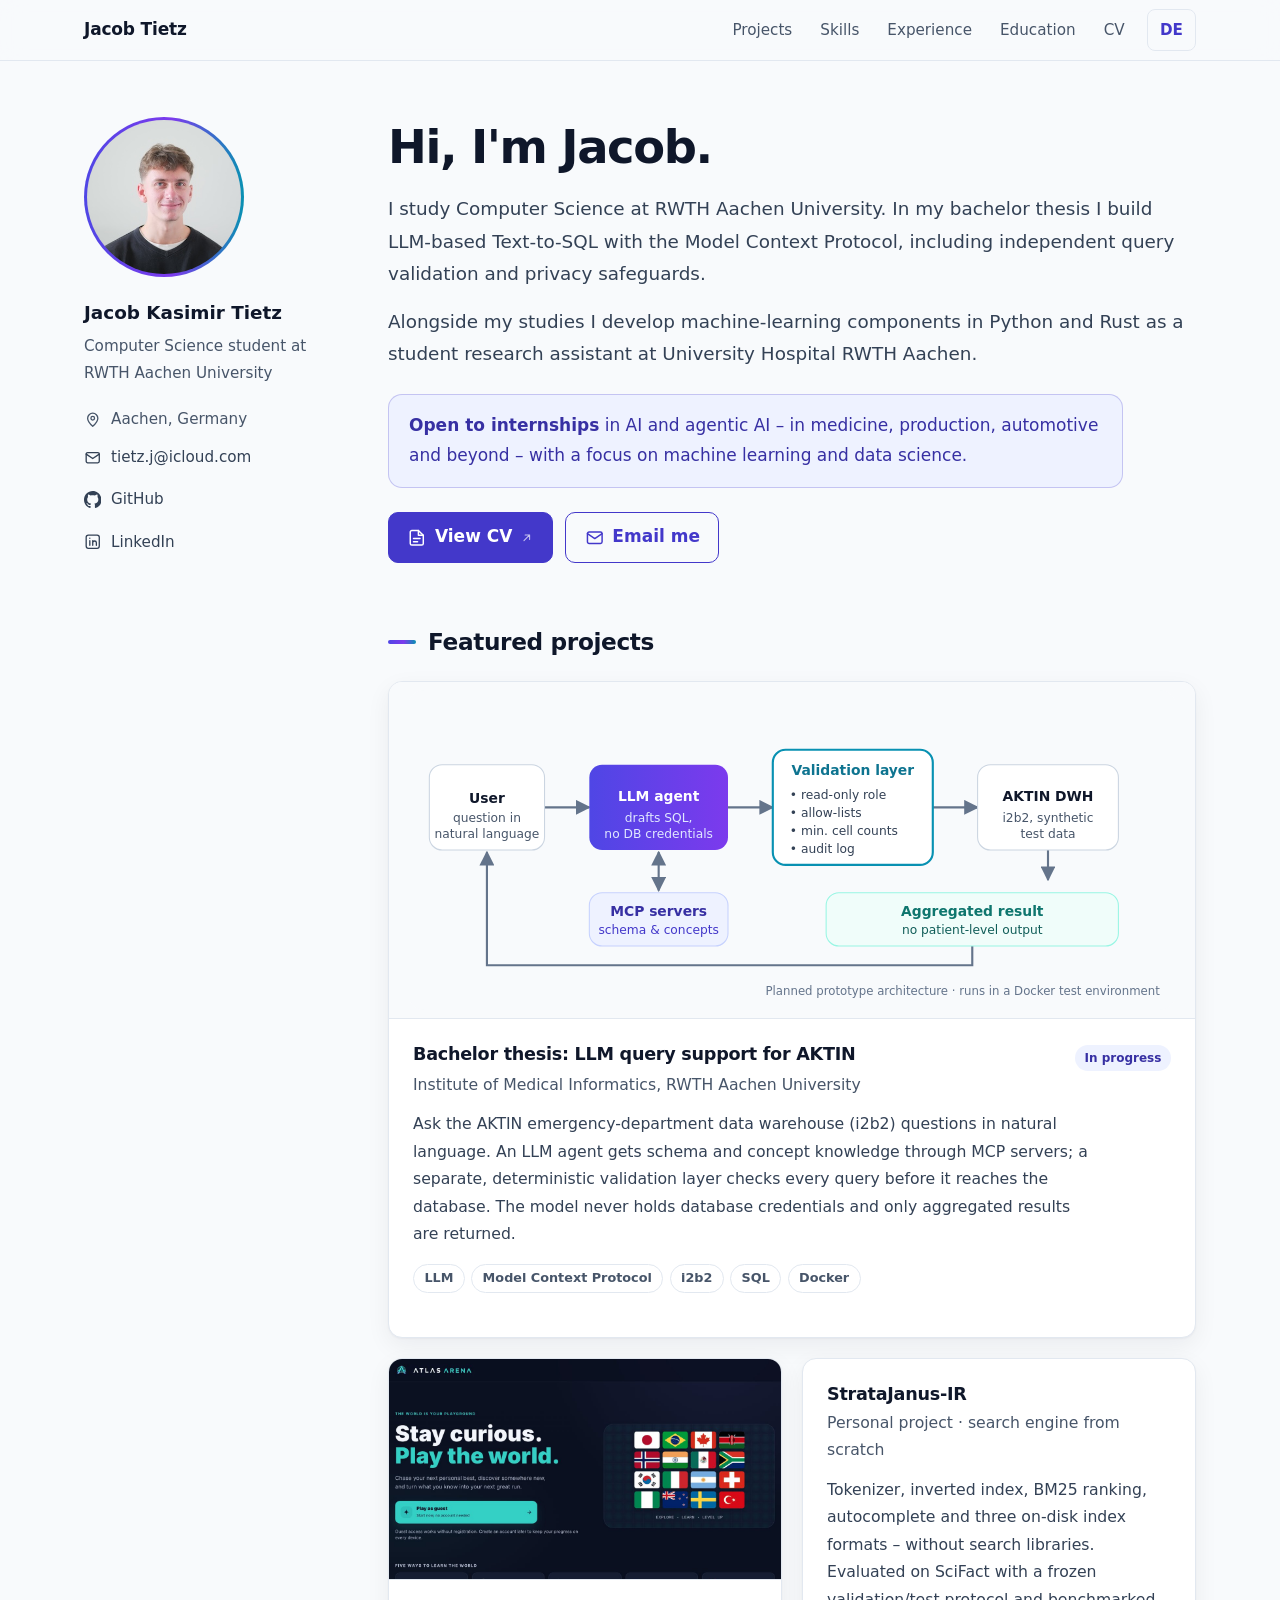
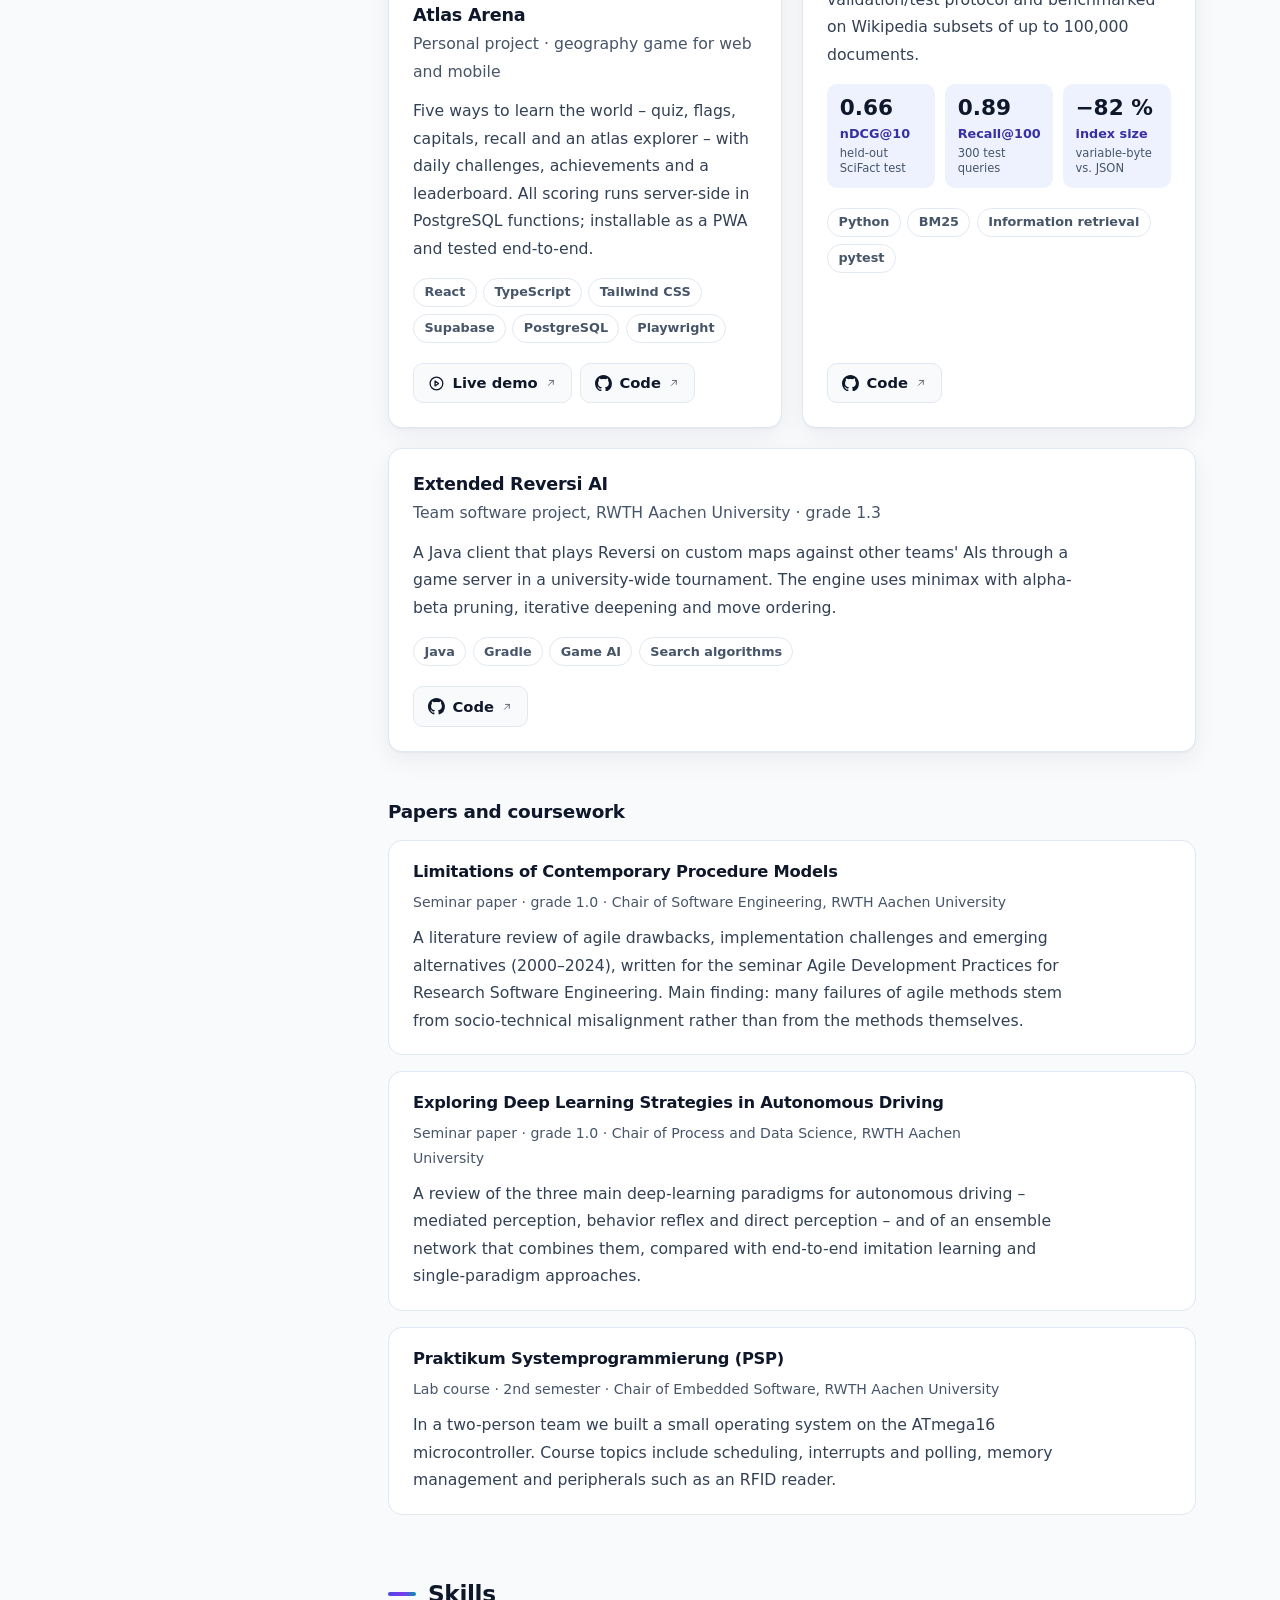
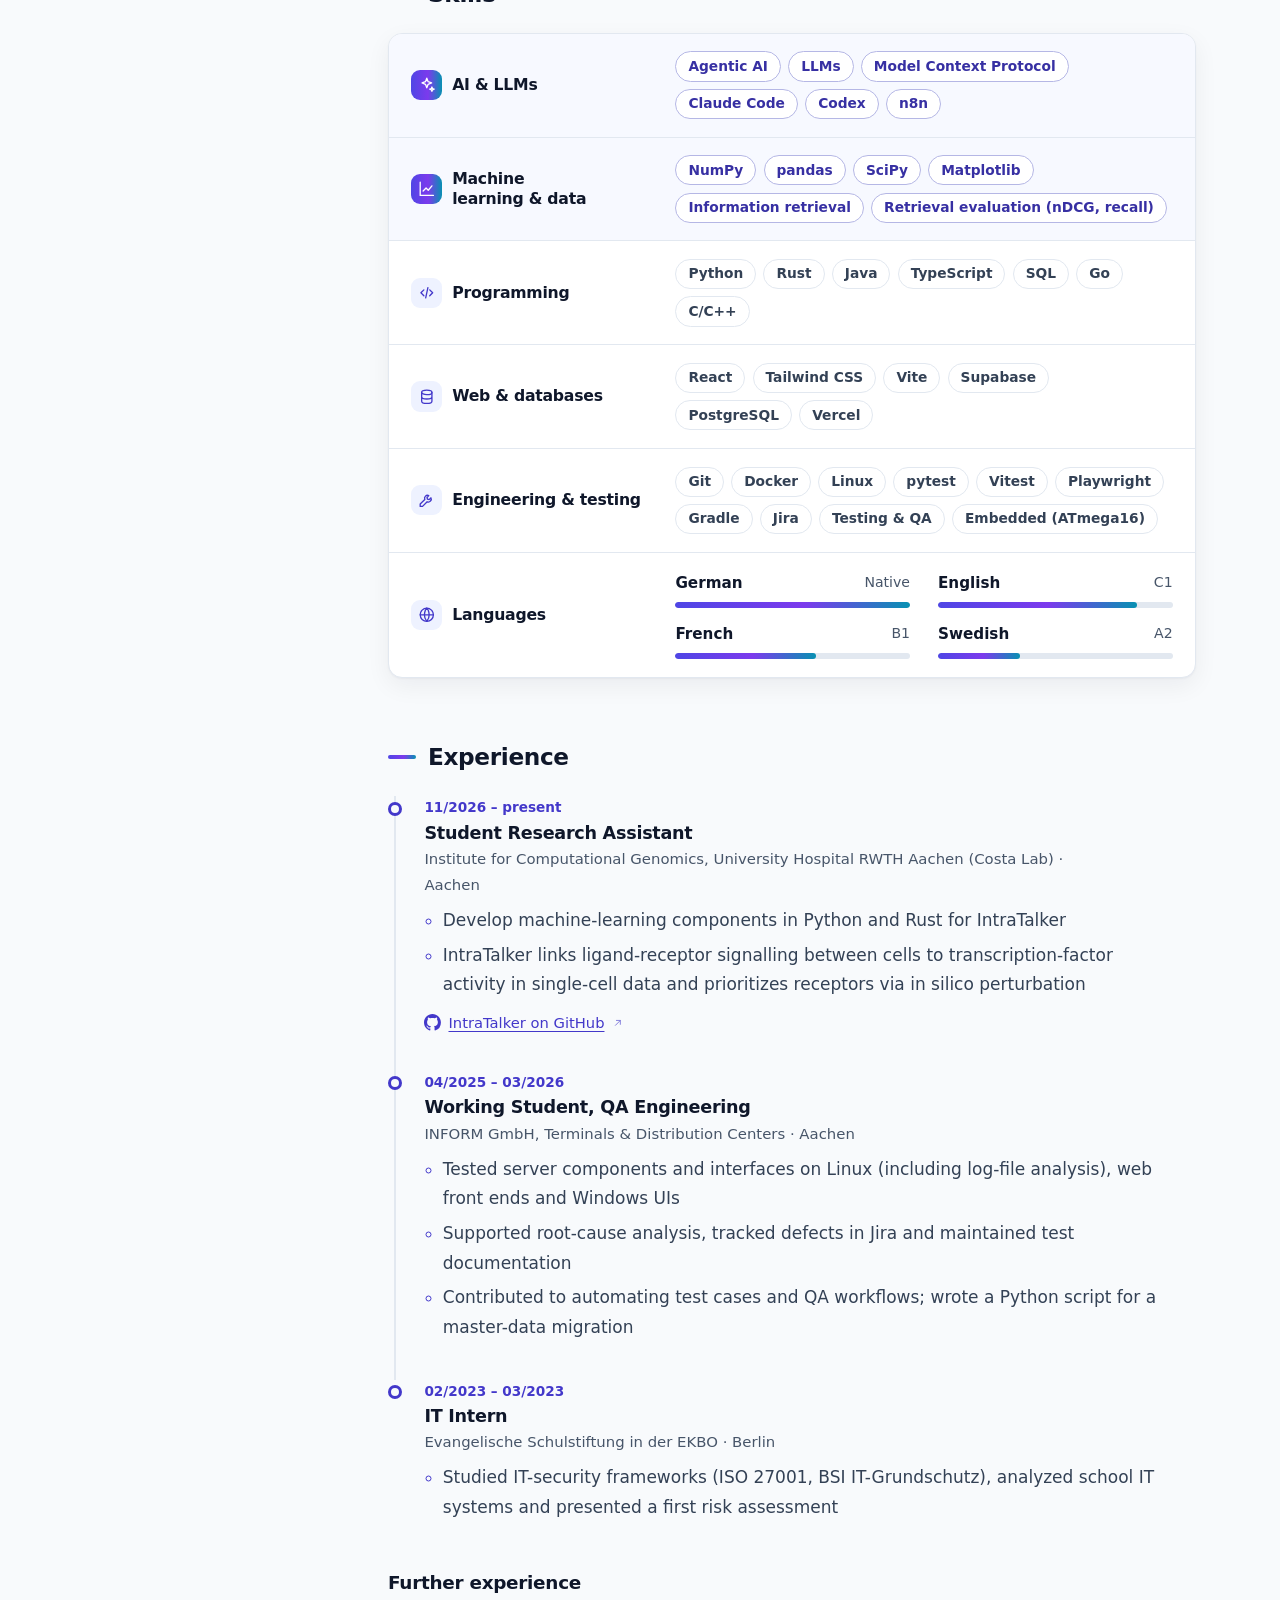
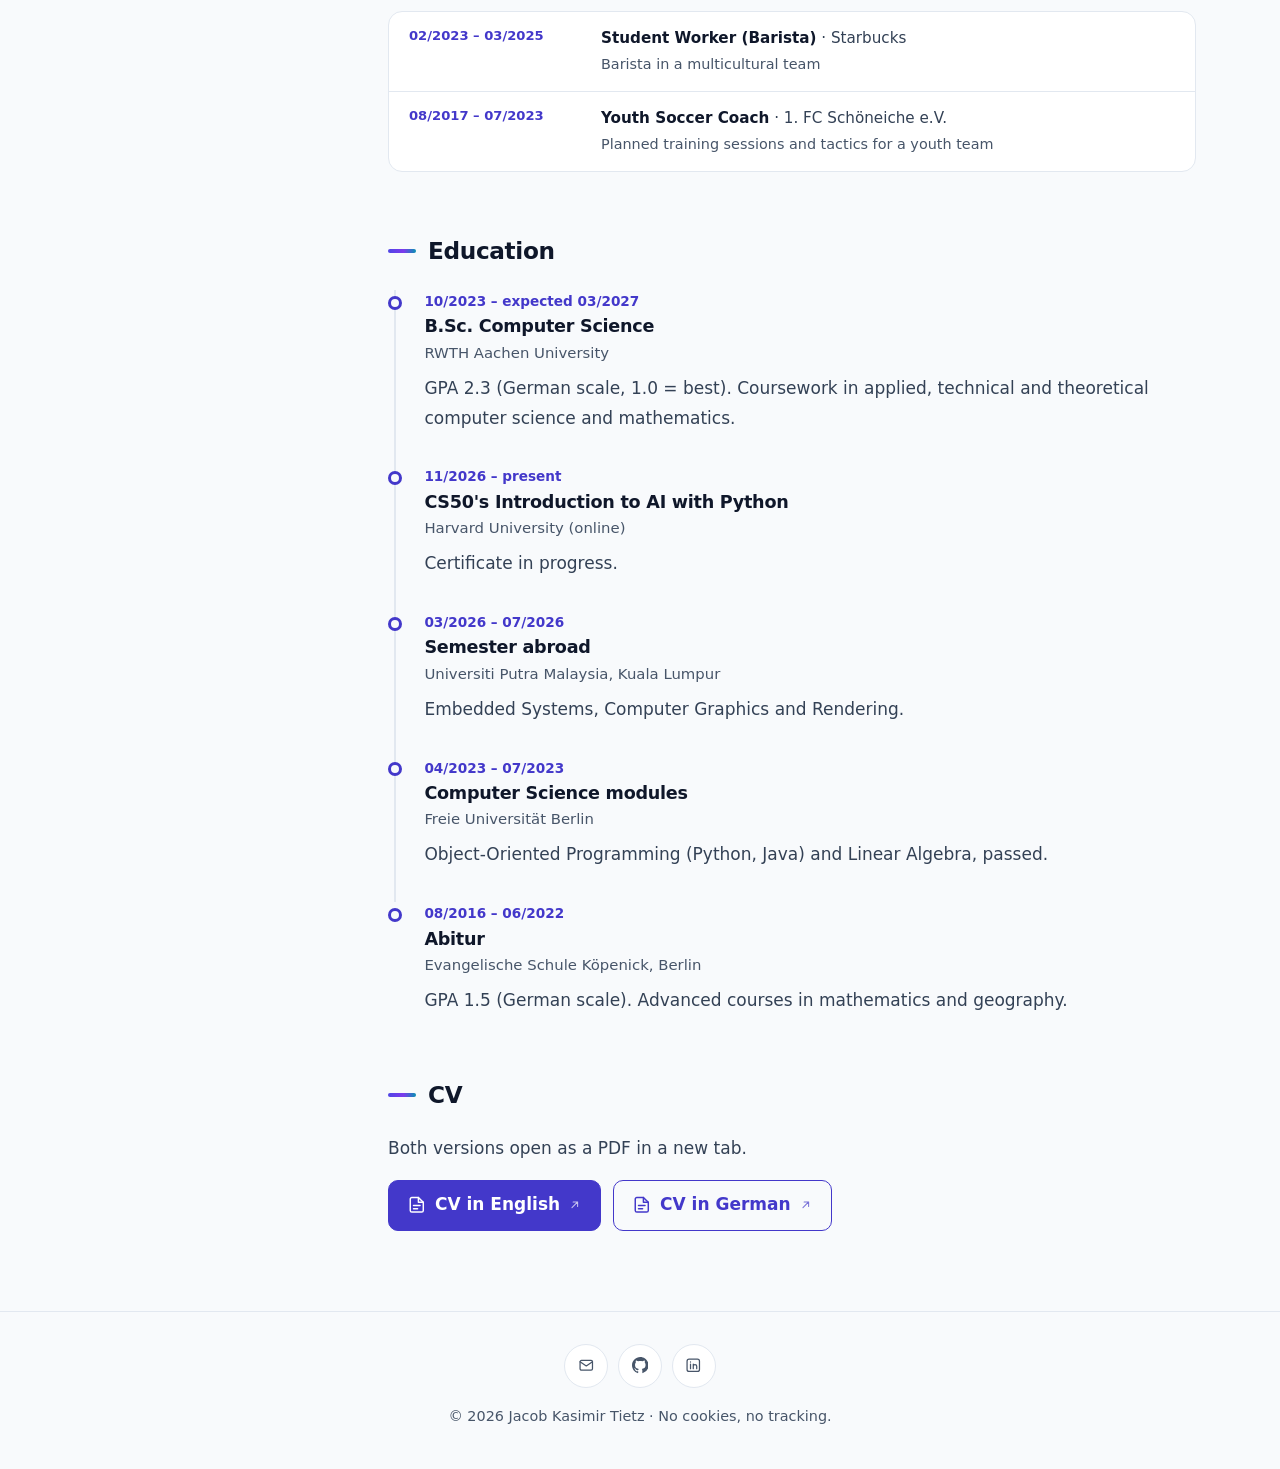
==== index.html @ ff868f3b "Portfolio website" ====
<!DOCTYPE html>
<html lang="en">
<head>
  <meta charset="utf-8">
  <meta name="viewport" content="width=device-width, initial-scale=1">
  <title>Jacob Tietz – Computer Science Student, RWTH Aachen University</title>
  <meta name="description" content="Jacob Tietz studies Computer Science at RWTH Aachen University and is looking for an internship in AI and machine learning. Bachelor thesis on LLM-based Text-to-SQL with the Model Context Protocol.">
  <meta name="author" content="Jacob Kasimir Tietz">
  <meta name="theme-color" content="#f8fafc" media="(prefers-color-scheme: light)">
  <meta name="theme-color" content="#0b1020" media="(prefers-color-scheme: dark)">
  <link rel="canonical" href="https://jacobkasimir.github.io/">
  <link rel="alternate" hreflang="en" href="https://jacobkasimir.github.io/">
  <link rel="alternate" hreflang="de" href="https://jacobkasimir.github.io/de.html">
  <link rel="alternate" hreflang="x-default" href="https://jacobkasimir.github.io/">
  <meta property="og:type" content="profile">
  <meta property="og:title" content="Jacob Tietz – Computer Science Student, RWTH Aachen University">
  <meta property="og:description" content="Jacob Tietz studies Computer Science at RWTH Aachen University and is looking for an internship in AI and machine learning. Bachelor thesis on LLM-based Text-to-SQL with the Model Context Protocol.">
  <meta property="og:url" content="https://jacobkasimir.github.io/">
  <meta property="og:image" content="https://jacobkasimir.github.io/assets/og-image.png">
  <meta property="og:image:width" content="1200">
  <meta property="og:image:height" content="630">
  <meta property="og:locale" content="en_US">
  <meta name="twitter:card" content="summary_large_image">
  <link rel="icon" href="assets/favicon.svg" type="image/svg+xml">
  <link rel="icon" href="assets/favicon-32.png" sizes="32x32" type="image/png">
  <link rel="apple-touch-icon" href="assets/apple-touch-icon.png">
  <link rel="stylesheet" href="style.css">
</head>
<body>
  <a class="skip" href="#main">Skip to content</a>

  <header class="masthead">
    <div class="masthead-inner">
      <a class="brand" href="#top">Jacob Tietz</a>
      <button class="nav-toggle" type="button" aria-expanded="false" aria-controls="nav">Menu</button>
      <nav id="nav" aria-label="Main navigation">
        <ul>
          <li><a href="#projects">Projects</a></li>
          <li><a href="#skills">Skills</a></li>
          <li><a href="#experience">Experience</a></li>
          <li><a href="#education">Education</a></li>
          <li><a href="#cv">CV</a></li>
          <li><a class="lang" href="de.html" hreflang="de" lang="de"><span class="sr-only">Deutsche Version: </span>DE</a></li>
        </ul>
      </nav>
    </div>
  </header>

  <div class="page" id="top">
    <aside class="sidebar" aria-label="Profile">
      <img class="avatar" src="assets/photo.jpg" alt="Portrait of Jacob Tietz" width="160" height="160">
      <p class="author">Jacob Kasimir Tietz</p>
      <p class="bio">Computer Science student at RWTH Aachen University</p>
      <ul class="side-links">
        <li><svg class="ico" viewBox="0 0 24 24" width="18" height="18" aria-hidden="true" focusable="false" fill="none" stroke="currentColor" stroke-width="1.8" stroke-linecap="round" stroke-linejoin="round"><path d="M12 21s-7-6-7-11a7 7 0 0 1 14 0c0 5-7 11-7 11z"/><circle cx="12" cy="10" r="2.5"/></svg><span>Aachen, Germany</span></li>
        <li><a href="mailto:tietz.j@icloud.com"><svg class="ico" viewBox="0 0 24 24" width="18" height="18" aria-hidden="true" focusable="false" fill="none" stroke="currentColor" stroke-width="1.8" stroke-linecap="round" stroke-linejoin="round"><rect x="3" y="5" width="18" height="14" rx="2"/><path d="M3 7l9 6 9-6"/></svg><span>tietz.j@icloud.com</span></a></li>
        <li><a href="https://github.com/jacobkasimir" target="_blank" rel="noopener noreferrer"><svg class="ico" viewBox="0 0 16 16" width="18" height="18" aria-hidden="true" focusable="false"><path fill="currentColor" d="M8 0C3.58 0 0 3.58 0 8c0 3.54 2.29 6.53 5.47 7.59.4.07.55-.17.55-.38 0-.19-.01-.82-.01-1.49-2.01.37-2.53-.49-2.69-.94-.09-.23-.48-.94-.82-1.13-.28-.15-.68-.52-.01-.53.63-.01 1.08.58 1.23.82.72 1.21 1.87.87 2.33.66.07-.52.28-.87.51-1.07-1.78-.2-3.64-.89-3.64-3.95 0-.87.31-1.59.82-2.15-.08-.2-.36-1.02.08-2.12 0 0 .67-.21 2.2.82.64-.18 1.32-.27 2-.27.68 0 1.36.09 2 .27 1.53-1.04 2.2-.82 2.2-.82.44 1.1.16 1.92.08 2.12.51.56.82 1.27.82 2.15 0 3.07-1.87 3.75-3.65 3.95.29.25.54.73.54 1.48 0 1.07-.01 1.93-.01 2.2 0 .21.15.46.55.38A8.01 8.01 0 0 0 16 8c0-4.42-3.58-8-8-8z"/></svg><span>GitHub</span><span class="sr-only"> (opens in a new tab)</span></a></li>
        <li><a href="https://www.linkedin.com/in/tietz-jacob" target="_blank" rel="noopener noreferrer"><svg class="ico" viewBox="0 0 24 24" width="18" height="18" aria-hidden="true" focusable="false" fill="none" stroke="currentColor" stroke-width="1.8" stroke-linecap="round" stroke-linejoin="round"><rect x="3" y="3" width="18" height="18" rx="3"/><path d="M8 10.5V17M8 7.2v.1M12 17v-6.5M12 13.5a2.5 2.5 0 0 1 5 0V17"/></svg><span>LinkedIn</span><span class="sr-only"> (opens in a new tab)</span></a></li>
      </ul>
    </aside>

    <main id="main">
      <section class="intro" aria-labelledby="intro-h">
        <h1 id="intro-h">Hi, I'm Jacob.</h1>
        <p class="lead">I study Computer Science at RWTH Aachen University. In my bachelor thesis I build LLM-based Text-to-SQL with the Model Context Protocol, including independent query validation and privacy safeguards.</p>
        <p class="lead">Alongside my studies I develop machine-learning components in Python and Rust as a student research assistant at University Hospital RWTH Aachen.</p>
        <p class="seeking"><strong>Open to internships</strong> in AI and agentic AI – in medicine, production, automotive and beyond – with a focus on machine learning and data science.</p>
        <p class="actions">
          <a class="btn" href="assets/Jacob_Tietz_CV_EN.pdf" target="_blank" rel="noopener noreferrer"><svg class="ico" viewBox="0 0 24 24" width="18" height="18" aria-hidden="true" focusable="false" fill="none" stroke="currentColor" stroke-width="1.8" stroke-linecap="round" stroke-linejoin="round"><path d="M14 3H6a2 2 0 0 0-2 2v14a2 2 0 0 0 2 2h12a2 2 0 0 0 2-2V9z"/><path d="M14 3v6h6M8 13h8M8 17h5"/></svg><span>View CV</span><svg class="ico ico-ext" viewBox="0 0 24 24" width="18" height="18" aria-hidden="true" focusable="false" fill="none" stroke="currentColor" stroke-width="1.8" stroke-linecap="round" stroke-linejoin="round"><path d="M7 17L17 7M9 7h8v8"/></svg><span class="sr-only"> (opens in a new tab)</span></a>
          <a class="btn secondary" href="mailto:tietz.j@icloud.com"><svg class="ico" viewBox="0 0 24 24" width="18" height="18" aria-hidden="true" focusable="false" fill="none" stroke="currentColor" stroke-width="1.8" stroke-linecap="round" stroke-linejoin="round"><rect x="3" y="5" width="18" height="14" rx="2"/><path d="M3 7l9 6 9-6"/></svg><span>Email me</span></a>
        </p>
      </section>

      <section id="projects" aria-labelledby="projects-h">
        <h2 id="projects-h">Featured projects</h2>
        <div class="cards">
          <article class="card wide has-media">
            <figure class="card-media"><img src="assets/thesis-architecture.svg" alt="Architecture diagram: the user asks a question, the LLM agent drafts SQL using schema information from MCP servers, a validation layer with read-only role, allow-lists, minimum cell counts and audit log checks it, the AKTIN data warehouse runs it and only aggregated results go back to the user." width="720" height="300" loading="lazy" decoding="async"></figure>
            <div class="card-body">
              <div class="card-head"><h3>Bachelor thesis: LLM query support for AKTIN</h3><span class="badge">In progress</span></div>
              <p class="card-ctx">Institute of Medical Informatics, RWTH Aachen University</p>
              <p>Ask the AKTIN emergency-department data warehouse (i2b2) questions in natural language. An LLM agent gets schema and concept knowledge through MCP servers; a separate, deterministic validation layer checks every query before it reaches the database. The model never holds database credentials and only aggregated results are returned.</p>
              <ul class="tags" aria-label="Technologies"><li>LLM</li><li>Model Context Protocol</li><li>i2b2</li><li>SQL</li><li>Docker</li></ul>
            </div>
          </article>
          <article class="card has-media">
            <figure class="card-media"><img src="assets/atlas-arena.jpg" alt="Atlas Arena welcome screen" width="1200" height="750" loading="lazy" decoding="async"></figure>
            <div class="card-body">
              <div class="card-head"><h3>Atlas Arena</h3></div>
              <p class="card-ctx">Personal project · geography game for web and mobile</p>
              <p>Five ways to learn the world – quiz, flags, capitals, recall and an atlas explorer – with daily challenges, achievements and a leaderboard. All scoring runs server-side in PostgreSQL functions; installable as a PWA and tested end-to-end.</p>
              <ul class="tags" aria-label="Technologies"><li>React</li><li>TypeScript</li><li>Tailwind CSS</li><li>Supabase</li><li>PostgreSQL</li><li>Playwright</li></ul>
              <p class="card-links"><a class="link-btn" href="https://atlasarena-theta.vercel.app" target="_blank" rel="noopener noreferrer"><svg class="ico" viewBox="0 0 24 24" width="18" height="18" aria-hidden="true" focusable="false" fill="none" stroke="currentColor" stroke-width="1.8" stroke-linecap="round" stroke-linejoin="round"><circle cx="12" cy="12" r="9"/><path d="M10 8.5l5 3.5-5 3.5z"/></svg><span>Live demo</span><svg class="ico ico-ext" viewBox="0 0 24 24" width="18" height="18" aria-hidden="true" focusable="false" fill="none" stroke="currentColor" stroke-width="1.8" stroke-linecap="round" stroke-linejoin="round"><path d="M7 17L17 7M9 7h8v8"/></svg><span class="sr-only">: Atlas Arena (opens in a new tab)</span></a> <a class="link-btn" href="https://github.com/jacobkasimir/AtlasArena" target="_blank" rel="noopener noreferrer"><svg class="ico" viewBox="0 0 16 16" width="18" height="18" aria-hidden="true" focusable="false"><path fill="currentColor" d="M8 0C3.58 0 0 3.58 0 8c0 3.54 2.29 6.53 5.47 7.59.4.07.55-.17.55-.38 0-.19-.01-.82-.01-1.49-2.01.37-2.53-.49-2.69-.94-.09-.23-.48-.94-.82-1.13-.28-.15-.68-.52-.01-.53.63-.01 1.08.58 1.23.82.72 1.21 1.87.87 2.33.66.07-.52.28-.87.51-1.07-1.78-.2-3.64-.89-3.64-3.95 0-.87.31-1.59.82-2.15-.08-.2-.36-1.02.08-2.12 0 0 .67-.21 2.2.82.64-.18 1.32-.27 2-.27.68 0 1.36.09 2 .27 1.53-1.04 2.2-.82 2.2-.82.44 1.1.16 1.92.08 2.12.51.56.82 1.27.82 2.15 0 3.07-1.87 3.75-3.65 3.95.29.25.54.73.54 1.48 0 1.07-.01 1.93-.01 2.2 0 .21.15.46.55.38A8.01 8.01 0 0 0 16 8c0-4.42-3.58-8-8-8z"/></svg><span>Code</span><svg class="ico ico-ext" viewBox="0 0 24 24" width="18" height="18" aria-hidden="true" focusable="false" fill="none" stroke="currentColor" stroke-width="1.8" stroke-linecap="round" stroke-linejoin="round"><path d="M7 17L17 7M9 7h8v8"/></svg><span class="sr-only">: Atlas Arena on GitHub (opens in a new tab)</span></a></p>
            </div>
          </article>
          <article class="card">
            <div class="card-body">
              <div class="card-head"><h3>StrataJanus-IR</h3></div>
              <p class="card-ctx">Personal project · search engine from scratch</p>
              <p>Tokenizer, inverted index, BM25 ranking, autocomplete and three on-disk index formats – without search libraries. Evaluated on SciFact with a frozen validation/test protocol and benchmarked on Wikipedia subsets of up to 100,000 documents.</p>
              <dl class="stats"><div><dt>nDCG@10</dt><dd><strong>0.66</strong><span>held-out SciFact test</span></dd></div><div><dt>Recall@100</dt><dd><strong>0.89</strong><span>300 test queries</span></dd></div><div><dt>index size</dt><dd><strong>−82 %</strong><span>variable-byte vs. JSON</span></dd></div></dl>
              <ul class="tags" aria-label="Technologies"><li>Python</li><li>BM25</li><li>Information retrieval</li><li>pytest</li></ul>
              <p class="card-links"><a class="link-btn" href="https://github.com/jacobkasimir/StrataJanus-IR" target="_blank" rel="noopener noreferrer"><svg class="ico" viewBox="0 0 16 16" width="18" height="18" aria-hidden="true" focusable="false"><path fill="currentColor" d="M8 0C3.58 0 0 3.58 0 8c0 3.54 2.29 6.53 5.47 7.59.4.07.55-.17.55-.38 0-.19-.01-.82-.01-1.49-2.01.37-2.53-.49-2.69-.94-.09-.23-.48-.94-.82-1.13-.28-.15-.68-.52-.01-.53.63-.01 1.08.58 1.23.82.72 1.21 1.87.87 2.33.66.07-.52.28-.87.51-1.07-1.78-.2-3.64-.89-3.64-3.95 0-.87.31-1.59.82-2.15-.08-.2-.36-1.02.08-2.12 0 0 .67-.21 2.2.82.64-.18 1.32-.27 2-.27.68 0 1.36.09 2 .27 1.53-1.04 2.2-.82 2.2-.82.44 1.1.16 1.92.08 2.12.51.56.82 1.27.82 2.15 0 3.07-1.87 3.75-3.65 3.95.29.25.54.73.54 1.48 0 1.07-.01 1.93-.01 2.2 0 .21.15.46.55.38A8.01 8.01 0 0 0 16 8c0-4.42-3.58-8-8-8z"/></svg><span>Code</span><svg class="ico ico-ext" viewBox="0 0 24 24" width="18" height="18" aria-hidden="true" focusable="false" fill="none" stroke="currentColor" stroke-width="1.8" stroke-linecap="round" stroke-linejoin="round"><path d="M7 17L17 7M9 7h8v8"/></svg><span class="sr-only">: StrataJanus-IR on GitHub (opens in a new tab)</span></a></p>
            </div>
          </article>
          <article class="card wide">
            <div class="card-body">
              <div class="card-head"><h3>Extended Reversi AI</h3></div>
              <p class="card-ctx">Team software project, RWTH Aachen University · grade 1.3</p>
              <p>A Java client that plays Reversi on custom maps against other teams' AIs through a game server in a university-wide tournament. The engine uses minimax with alpha-beta pruning, iterative deepening and move ordering.</p>
              <ul class="tags" aria-label="Technologies"><li>Java</li><li>Gradle</li><li>Game AI</li><li>Search algorithms</li></ul>
              <p class="card-links"><a class="link-btn" href="https://github.com/jacobkasimir/Extended-Reversi-AI" target="_blank" rel="noopener noreferrer"><svg class="ico" viewBox="0 0 16 16" width="18" height="18" aria-hidden="true" focusable="false"><path fill="currentColor" d="M8 0C3.58 0 0 3.58 0 8c0 3.54 2.29 6.53 5.47 7.59.4.07.55-.17.55-.38 0-.19-.01-.82-.01-1.49-2.01.37-2.53-.49-2.69-.94-.09-.23-.48-.94-.82-1.13-.28-.15-.68-.52-.01-.53.63-.01 1.08.58 1.23.82.72 1.21 1.87.87 2.33.66.07-.52.28-.87.51-1.07-1.78-.2-3.64-.89-3.64-3.95 0-.87.31-1.59.82-2.15-.08-.2-.36-1.02.08-2.12 0 0 .67-.21 2.2.82.64-.18 1.32-.27 2-.27.68 0 1.36.09 2 .27 1.53-1.04 2.2-.82 2.2-.82.44 1.1.16 1.92.08 2.12.51.56.82 1.27.82 2.15 0 3.07-1.87 3.75-3.65 3.95.29.25.54.73.54 1.48 0 1.07-.01 1.93-.01 2.2 0 .21.15.46.55.38A8.01 8.01 0 0 0 16 8c0-4.42-3.58-8-8-8z"/></svg><span>Code</span><svg class="ico ico-ext" viewBox="0 0 24 24" width="18" height="18" aria-hidden="true" focusable="false" fill="none" stroke="currentColor" stroke-width="1.8" stroke-linecap="round" stroke-linejoin="round"><path d="M7 17L17 7M9 7h8v8"/></svg><span class="sr-only">: Extended Reversi AI on GitHub (opens in a new tab)</span></a></p>
            </div>
          </article>
        </div>

        <h3 class="sub">Papers and coursework</h3>
        <ul class="more">
          <li>
            <h4>Limitations of Contemporary Procedure Models</h4>
            <p class="meta">Seminar paper · grade 1.0 · Chair of Software Engineering, RWTH Aachen University</p>
            <p>A literature review of agile drawbacks, implementation challenges and emerging alternatives (2000–2024), written for the seminar Agile Development Practices for Research Software Engineering. Main finding: many failures of agile methods stem from socio-technical misalignment rather than from the methods themselves.</p>
          </li>
          <li>
            <h4>Exploring Deep Learning Strategies in Autonomous Driving</h4>
            <p class="meta">Seminar paper · grade 1.0 · Chair of Process and Data Science, RWTH Aachen University</p>
            <p>A review of the three main deep-learning paradigms for autonomous driving – mediated perception, behavior reflex and direct perception – and of an ensemble network that combines them, compared with end-to-end imitation learning and single-paradigm approaches.</p>
          </li>
          <li>
            <h4>Praktikum Systemprogrammierung (PSP)</h4>
            <p class="meta">Lab course · 2nd semester · Chair of Embedded Software, RWTH Aachen University</p>
            <p>In a two-person team we built a small operating system on the ATmega16 microcontroller. Course topics include scheduling, interrupts and polling, memory management and peripherals such as an RFID reader.</p>
          </li>
        </ul>
      </section>

      <section id="skills" aria-labelledby="skills-h">
        <h2 id="skills-h">Skills</h2>
        <div class="skill-table">
          <div class="skill-row focus">
            <h3 class="skill-label"><span class="sk-ico"><svg class="ico" viewBox="0 0 24 24" width="18" height="18" aria-hidden="true" focusable="false" fill="none" stroke="currentColor" stroke-width="1.8" stroke-linecap="round" stroke-linejoin="round"><path d="M12 3l1.8 4.7L18.5 9.5l-4.7 1.8L12 16l-1.8-4.7L5.5 9.5l4.7-1.8z"/><path d="M19 15l.8 2.2L22 18l-2.2.8L19 21l-.8-2.2L16 18l2.2-.8z"/></svg></span><span>AI &amp; LLMs</span></h3>
            <ul class="chips"><li>Agentic AI</li><li>LLMs</li><li>Model Context Protocol</li><li>Claude Code</li><li>Codex</li><li>n8n</li></ul>
          </div>
          <div class="skill-row focus">
            <h3 class="skill-label"><span class="sk-ico"><svg class="ico" viewBox="0 0 24 24" width="18" height="18" aria-hidden="true" focusable="false" fill="none" stroke="currentColor" stroke-width="1.8" stroke-linecap="round" stroke-linejoin="round"><path d="M3 3v18h18"/><path d="M7 15l4-4 3 3 5-6"/></svg></span><span>Machine learning &amp; data</span></h3>
            <ul class="chips"><li>NumPy</li><li>pandas</li><li>SciPy</li><li>Matplotlib</li><li>Information retrieval</li><li>Retrieval evaluation (nDCG, recall)</li></ul>
          </div>
          <div class="skill-row">
            <h3 class="skill-label"><span class="sk-ico"><svg class="ico" viewBox="0 0 24 24" width="18" height="18" aria-hidden="true" focusable="false" fill="none" stroke="currentColor" stroke-width="1.8" stroke-linecap="round" stroke-linejoin="round"><path d="M8 8l-4 4 4 4M16 8l4 4-4 4M13.5 5l-3 14"/></svg></span><span>Programming</span></h3>
            <ul class="chips"><li>Python</li><li>Rust</li><li>Java</li><li>TypeScript</li><li>SQL</li><li>Go</li><li>C/C++</li></ul>
          </div>
          <div class="skill-row">
            <h3 class="skill-label"><span class="sk-ico"><svg class="ico" viewBox="0 0 24 24" width="18" height="18" aria-hidden="true" focusable="false" fill="none" stroke="currentColor" stroke-width="1.8" stroke-linecap="round" stroke-linejoin="round"><ellipse cx="12" cy="6" rx="7" ry="3"/><path d="M5 6v6c0 1.7 3.1 3 7 3s7-1.3 7-3V6M5 12v6c0 1.7 3.1 3 7 3s7-1.3 7-3v-6"/></svg></span><span>Web &amp; databases</span></h3>
            <ul class="chips"><li>React</li><li>Tailwind CSS</li><li>Vite</li><li>Supabase</li><li>PostgreSQL</li><li>Vercel</li></ul>
          </div>
          <div class="skill-row">
            <h3 class="skill-label"><span class="sk-ico"><svg class="ico" viewBox="0 0 24 24" width="18" height="18" aria-hidden="true" focusable="false" fill="none" stroke="currentColor" stroke-width="1.8" stroke-linecap="round" stroke-linejoin="round"><path d="M14.7 6.3a4 4 0 0 0-5.4 5.2L3 17.8V21h3.2l6.3-6.3a4 4 0 0 0 5.2-5.4l-2.5 2.5-2.3-.6-.6-2.3z"/></svg></span><span>Engineering &amp; testing</span></h3>
            <ul class="chips"><li>Git</li><li>Docker</li><li>Linux</li><li>pytest</li><li>Vitest</li><li>Playwright</li><li>Gradle</li><li>Jira</li><li>Testing &amp; QA</li><li>Embedded (ATmega16)</li></ul>
          </div>
          <div class="skill-row">
            <h3 class="skill-label"><span class="sk-ico"><svg class="ico" viewBox="0 0 24 24" width="18" height="18" aria-hidden="true" focusable="false" fill="none" stroke="currentColor" stroke-width="1.8" stroke-linecap="round" stroke-linejoin="round"><circle cx="12" cy="12" r="9"/><path d="M3 12h18M12 3a14 14 0 0 1 0 18M12 3a14 14 0 0 0 0 18"/></svg></span><span>Languages</span></h3>
            <ul class="langs"><li><span class="lang-name">German</span><span class="lang-level">Native</span><span class="lang-bar" aria-hidden="true"><span style="width:100%"></span></span></li><li><span class="lang-name">English</span><span class="lang-level">C1</span><span class="lang-bar" aria-hidden="true"><span style="width:85%"></span></span></li><li><span class="lang-name">French</span><span class="lang-level">B1</span><span class="lang-bar" aria-hidden="true"><span style="width:60%"></span></span></li><li><span class="lang-name">Swedish</span><span class="lang-level">A2</span><span class="lang-bar" aria-hidden="true"><span style="width:35%"></span></span></li></ul>
          </div>
        </div>
      </section>

      <section id="experience" aria-labelledby="experience-h">
        <h2 id="experience-h">Experience</h2>
        <ol class="timeline">
          <li>
            <p class="when">11/2026 – present</p>
            <h3>Student Research Assistant</h3>
            <p class="where">Institute for Computational Genomics, University Hospital RWTH Aachen (Costa Lab) · Aachen</p>
            <ul class="bullets"><li>Develop machine-learning components in Python and Rust for IntraTalker</li><li>IntraTalker links ligand-receptor signalling between cells to transcription-factor activity in single-cell data and prioritizes receptors via in silico perturbation</li></ul>
            <p class="tl-link"><a href="https://github.com/CostaLab/IntraTalkerpy" target="_blank" rel="noopener noreferrer"><svg class="ico" viewBox="0 0 16 16" width="18" height="18" aria-hidden="true" focusable="false"><path fill="currentColor" d="M8 0C3.58 0 0 3.58 0 8c0 3.54 2.29 6.53 5.47 7.59.4.07.55-.17.55-.38 0-.19-.01-.82-.01-1.49-2.01.37-2.53-.49-2.69-.94-.09-.23-.48-.94-.82-1.13-.28-.15-.68-.52-.01-.53.63-.01 1.08.58 1.23.82.72 1.21 1.87.87 2.33.66.07-.52.28-.87.51-1.07-1.78-.2-3.64-.89-3.64-3.95 0-.87.31-1.59.82-2.15-.08-.2-.36-1.02.08-2.12 0 0 .67-.21 2.2.82.64-.18 1.32-.27 2-.27.68 0 1.36.09 2 .27 1.53-1.04 2.2-.82 2.2-.82.44 1.1.16 1.92.08 2.12.51.56.82 1.27.82 2.15 0 3.07-1.87 3.75-3.65 3.95.29.25.54.73.54 1.48 0 1.07-.01 1.93-.01 2.2 0 .21.15.46.55.38A8.01 8.01 0 0 0 16 8c0-4.42-3.58-8-8-8z"/></svg><span>IntraTalker on GitHub</span><svg class="ico ico-ext" viewBox="0 0 24 24" width="18" height="18" aria-hidden="true" focusable="false" fill="none" stroke="currentColor" stroke-width="1.8" stroke-linecap="round" stroke-linejoin="round"><path d="M7 17L17 7M9 7h8v8"/></svg><span class="sr-only"> (opens in a new tab)</span></a></p>
          </li>
          <li>
            <p class="when">04/2025 – 03/2026</p>
            <h3>Working Student, QA Engineering</h3>
            <p class="where">INFORM GmbH, Terminals &amp; Distribution Centers · Aachen</p>
            <ul class="bullets"><li>Tested server components and interfaces on Linux (including log-file analysis), web front ends and Windows UIs</li><li>Supported root-cause analysis, tracked defects in Jira and maintained test documentation</li><li>Contributed to automating test cases and QA workflows; wrote a Python script for a master-data migration</li></ul>
          </li>
          <li>
            <p class="when">02/2023 – 03/2023</p>
            <h3>IT Intern</h3>
            <p class="where">Evangelische Schulstiftung in der EKBO · Berlin</p>
            <ul class="bullets"><li>Studied IT-security frameworks (ISO 27001, BSI IT-Grundschutz), analyzed school IT systems and presented a first risk assessment</li></ul>
          </li>
        </ol>
        <h3 class="sub">Further experience</h3>
        <ul class="further">
          <li><span class="f-when">02/2023 – 03/2025</span><span class="f-what"><strong>Student Worker (Barista)</strong> · Starbucks<span class="f-desc">Barista in a multicultural team</span></span></li>
          <li><span class="f-when">08/2017 – 07/2023</span><span class="f-what"><strong>Youth Soccer Coach</strong> · 1. FC Schöneiche e.V.<span class="f-desc">Planned training sessions and tactics for a youth team</span></span></li>
        </ul>
      </section>

      <section id="education" aria-labelledby="education-h">
        <h2 id="education-h">Education</h2>
        <ol class="timeline">
          <li>
            <p class="when">10/2023 – expected 03/2027</p>
            <h3>B.Sc. Computer Science</h3>
            <p class="where">RWTH Aachen University</p>
            <p>GPA 2.3 (German scale, 1.0 = best). Coursework in applied, technical and theoretical computer science and mathematics.</p>
          </li>
          <li>
            <p class="when">11/2026 – present</p>
            <h3>CS50's Introduction to AI with Python</h3>
            <p class="where">Harvard University (online)</p>
            <p>Certificate in progress.</p>
          </li>
          <li>
            <p class="when">03/2026 – 07/2026</p>
            <h3>Semester abroad</h3>
            <p class="where">Universiti Putra Malaysia, Kuala Lumpur</p>
            <p>Embedded Systems, Computer Graphics and Rendering.</p>
          </li>
          <li>
            <p class="when">04/2023 – 07/2023</p>
            <h3>Computer Science modules</h3>
            <p class="where">Freie Universität Berlin</p>
            <p>Object-Oriented Programming (Python, Java) and Linear Algebra, passed.</p>
          </li>
          <li>
            <p class="when">08/2016 – 06/2022</p>
            <h3>Abitur</h3>
            <p class="where">Evangelische Schule Köpenick, Berlin</p>
            <p>GPA 1.5 (German scale). Advanced courses in mathematics and geography.</p>
          </li>
        </ol>
      </section>

      <section id="cv" aria-labelledby="cv-h">
        <h2 id="cv-h">CV</h2>
        <p>Both versions open as a PDF in a new tab.</p>
        <p class="actions">
          <a class="btn" href="assets/Jacob_Tietz_CV_EN.pdf" target="_blank" rel="noopener noreferrer"><svg class="ico" viewBox="0 0 24 24" width="18" height="18" aria-hidden="true" focusable="false" fill="none" stroke="currentColor" stroke-width="1.8" stroke-linecap="round" stroke-linejoin="round"><path d="M14 3H6a2 2 0 0 0-2 2v14a2 2 0 0 0 2 2h12a2 2 0 0 0 2-2V9z"/><path d="M14 3v6h6M8 13h8M8 17h5"/></svg><span>CV in English</span><svg class="ico ico-ext" viewBox="0 0 24 24" width="18" height="18" aria-hidden="true" focusable="false" fill="none" stroke="currentColor" stroke-width="1.8" stroke-linecap="round" stroke-linejoin="round"><path d="M7 17L17 7M9 7h8v8"/></svg><span class="sr-only"> (opens in a new tab)</span></a>
          <a class="btn secondary" href="assets/Jacob_Tietz_Lebenslauf_DE.pdf" target="_blank" rel="noopener noreferrer"><svg class="ico" viewBox="0 0 24 24" width="18" height="18" aria-hidden="true" focusable="false" fill="none" stroke="currentColor" stroke-width="1.8" stroke-linecap="round" stroke-linejoin="round"><path d="M14 3H6a2 2 0 0 0-2 2v14a2 2 0 0 0 2 2h12a2 2 0 0 0 2-2V9z"/><path d="M14 3v6h6M8 13h8M8 17h5"/></svg><span>CV in German</span><svg class="ico ico-ext" viewBox="0 0 24 24" width="18" height="18" aria-hidden="true" focusable="false" fill="none" stroke="currentColor" stroke-width="1.8" stroke-linecap="round" stroke-linejoin="round"><path d="M7 17L17 7M9 7h8v8"/></svg><span class="sr-only"> (opens in a new tab)</span></a>
        </p>
      </section>
    </main>
  </div>

  <footer class="site-footer">
    <ul class="foot-icons" aria-label="Contact">
      <li><a href="mailto:tietz.j@icloud.com" aria-label="Email: tietz.j@icloud.com" title="tietz.j@icloud.com"><svg class="ico" viewBox="0 0 24 24" width="18" height="18" aria-hidden="true" focusable="false" fill="none" stroke="currentColor" stroke-width="1.8" stroke-linecap="round" stroke-linejoin="round"><rect x="3" y="5" width="18" height="14" rx="2"/><path d="M3 7l9 6 9-6"/></svg></a></li>
      <li><a href="https://github.com/jacobkasimir" target="_blank" rel="noopener noreferrer" aria-label="GitHub (opens in a new tab)" title="GitHub"><svg class="ico" viewBox="0 0 16 16" width="18" height="18" aria-hidden="true" focusable="false"><path fill="currentColor" d="M8 0C3.58 0 0 3.58 0 8c0 3.54 2.29 6.53 5.47 7.59.4.07.55-.17.55-.38 0-.19-.01-.82-.01-1.49-2.01.37-2.53-.49-2.69-.94-.09-.23-.48-.94-.82-1.13-.28-.15-.68-.52-.01-.53.63-.01 1.08.58 1.23.82.72 1.21 1.87.87 2.33.66.07-.52.28-.87.51-1.07-1.78-.2-3.64-.89-3.64-3.95 0-.87.31-1.59.82-2.15-.08-.2-.36-1.02.08-2.12 0 0 .67-.21 2.2.82.64-.18 1.32-.27 2-.27.68 0 1.36.09 2 .27 1.53-1.04 2.2-.82 2.2-.82.44 1.1.16 1.92.08 2.12.51.56.82 1.27.82 2.15 0 3.07-1.87 3.75-3.65 3.95.29.25.54.73.54 1.48 0 1.07-.01 1.93-.01 2.2 0 .21.15.46.55.38A8.01 8.01 0 0 0 16 8c0-4.42-3.58-8-8-8z"/></svg></a></li>
      <li><a href="https://www.linkedin.com/in/tietz-jacob" target="_blank" rel="noopener noreferrer" aria-label="LinkedIn (opens in a new tab)" title="LinkedIn"><svg class="ico" viewBox="0 0 24 24" width="18" height="18" aria-hidden="true" focusable="false" fill="none" stroke="currentColor" stroke-width="1.8" stroke-linecap="round" stroke-linejoin="round"><rect x="3" y="3" width="18" height="18" rx="3"/><path d="M8 10.5V17M8 7.2v.1M12 17v-6.5M12 13.5a2.5 2.5 0 0 1 5 0V17"/></svg></a></li>
    </ul>
    <p>© <span id="year">2026</span> Jacob Kasimir Tietz · No cookies, no tracking.</p>
  </footer>

  <script src="script.js"></script>
</body>
</html>
---- style.css ----
/* Jacob Tietz – portfolio. Plain CSS, no external fonts or libraries. */

/* ---------- Tokens ---------- */
:root {
  color-scheme: light dark;
  --bg: #f8fafc;
  --surface: #ffffff;
  --text: #0f172a;      /* headings */
  --body: #334155;      /* body text, ~10:1 */
  --muted: #475569;     /* secondary text, ~7.5:1 */
  --line: #e2e8f0;
  --accent: #4338ca;    /* links and buttons, ~7.9:1 on white */
  --accent-soft: #eef2ff;
  --accent-ink: #3730a3;
  --on-accent: #ffffff;
  --grad: linear-gradient(90deg, #4f46e5, #7c3aed 55%, #0891b2);
  --shadow: 0 1px 2px rgba(15, 23, 42, .04), 0 8px 24px rgba(15, 23, 42, .06);
  --radius: 14px;
  --maxw: 72rem;
}
@media (prefers-color-scheme: dark) {
  :root {
    --bg: #0b1020;
    --surface: #121a2e;
    --text: #f1f5f9;
    --body: #cbd5e1;
    --muted: #a3b0c2;
    --line: #22304d;
    --accent: #a5b4fc;
    --accent-soft: #1c1f4a;
    --accent-ink: #c7d2fe;
    --on-accent: #0b1020;
    --shadow: 0 1px 2px rgba(0, 0, 0, .3), 0 8px 24px rgba(0, 0, 0, .25);
  }
}

/* ---------- Base ---------- */
*, *::before, *::after { box-sizing: border-box; }
html { scroll-behavior: smooth; scroll-padding-top: 5rem; -webkit-text-size-adjust: 100%; }
body {
  margin: 0; background: var(--bg); color: var(--body);
  font: 400 1.0625rem/1.75 ui-sans-serif, system-ui, -apple-system, "Segoe UI", Roboto, "Helvetica Neue", Arial, sans-serif;
  -webkit-font-smoothing: antialiased; text-rendering: optimizeLegibility;
}
img { max-width: 100%; height: auto; display: block; }
h1, h2, h3, h4 { color: var(--text); line-height: 1.3; margin: 0 0 .5rem; letter-spacing: -.015em; text-wrap: balance; }
h1 { font-size: clamp(2.1rem, 5vw, 2.9rem); font-weight: 750; letter-spacing: -.03em; margin-bottom: 1rem; }
h2 { display: flex; align-items: center; gap: .75rem; font-size: 1.45rem; font-weight: 700; margin-bottom: 1.5rem; }
h2::before { content: ""; flex: none; width: 1.75rem; height: 4px; border-radius: 4px; background: var(--grad); }
h3 { font-size: 1.1rem; font-weight: 650; }
h4 { font-size: 1.02rem; font-weight: 650; }
p { margin: 0 0 1rem; max-width: 68ch; }
strong { color: var(--text); font-weight: 650; }
a { color: var(--accent); text-decoration-thickness: 1px; text-underline-offset: .22em; }
a:hover { text-decoration-thickness: 2px; }
:focus-visible { outline: 3px solid var(--accent); outline-offset: 3px; border-radius: 6px; }
.sr-only { position: absolute; width: 1px; height: 1px; padding: 0; margin: -1px; overflow: hidden; clip: rect(0 0 0 0); white-space: nowrap; border: 0; }
.skip { position: absolute; left: 1rem; top: -4rem; z-index: 50; padding: .6rem 1rem; border-radius: 8px; background: var(--text); color: var(--bg); font-weight: 600; }
.skip:focus { top: 1rem; }
.ico { flex: none; width: 1.15em; height: 1.15em; }
.ico-ext { width: .8em; height: .8em; opacity: .7; }

/* ---------- Header ---------- */
.masthead {
  position: sticky; top: 0; z-index: 20;
  background: color-mix(in srgb, var(--bg) 85%, transparent);
  -webkit-backdrop-filter: saturate(1.4) blur(12px); backdrop-filter: saturate(1.4) blur(12px);
  border-bottom: 1px solid var(--line);
}
.masthead-inner { max-width: var(--maxw); margin: 0 auto; padding: 0 1.25rem; min-height: 3.75rem; display: flex; align-items: center; justify-content: space-between; gap: 1rem; }
.brand { font-weight: 700; color: var(--text); text-decoration: none; letter-spacing: -.01em; }
nav ul { display: flex; align-items: center; gap: .25rem; list-style: none; margin: 0; padding: 0; }
nav a { display: block; padding: .45rem .75rem; border-radius: 8px; color: var(--muted); text-decoration: none; font-size: .95rem; font-weight: 500; }
nav a:hover { color: var(--text); background: var(--accent-soft); }
nav a.lang { margin-left: .4rem; border: 1px solid var(--line); color: var(--accent); font-weight: 650; }
.nav-toggle { display: none; min-height: 44px; padding: .4rem .9rem; font: inherit; font-weight: 600; color: var(--text); background: var(--surface); border: 1px solid var(--line); border-radius: 10px; cursor: pointer; }

/* ---------- Layout and sidebar ---------- */
.page { max-width: var(--maxw); margin: 0 auto; padding: 2.5rem 1.25rem 4rem; display: grid; gap: 2.5rem; }
main section { padding-bottom: 4rem; }
main section:last-child { padding-bottom: 0; }
.sidebar { display: grid; grid-template-columns: auto 1fr; column-gap: 1.25rem; align-items: center; }
.avatar { grid-row: 1 / span 2; width: 6rem; height: 6rem; border-radius: 50%; object-fit: cover; padding: 3px; background: var(--grad); }
.author { margin: 0; font-size: 1.15rem; font-weight: 700; color: var(--text); align-self: end; }
.bio { margin: 0; font-size: .95rem; color: var(--muted); align-self: start; }
.side-links { grid-column: 1 / -1; list-style: none; margin: 1.25rem 0 0; padding: 0; display: flex; flex-wrap: wrap; gap: .5rem 1.5rem; font-size: .95rem; }
.side-links li { display: flex; align-items: center; gap: .6rem; color: var(--muted); }
.side-links a { display: inline-flex; align-items: center; gap: .6rem; min-height: 36px; color: var(--body); text-decoration: none; }
.side-links a:hover { color: var(--accent); text-decoration: underline; }

/* ---------- Intro ---------- */
.lead { font-size: 1.15rem; }
.seeking { margin-top: 1.5rem; padding: 1rem 1.25rem; border-radius: var(--radius); background: var(--accent-soft); color: var(--accent-ink); border: 1px solid color-mix(in srgb, var(--accent) 25%, transparent); }
.seeking strong { color: inherit; }
.intro .actions { margin-top: 1.5rem; margin-bottom: 0; }

/* ---------- Buttons ---------- */
.actions { display: flex; flex-wrap: wrap; gap: .75rem; }
.btn { display: inline-flex; align-items: center; gap: .5rem; min-height: 44px; padding: .6rem 1.15rem; border-radius: 10px; border: 1px solid var(--accent); background: var(--accent); color: var(--on-accent); text-decoration: none; font-weight: 650; }
.btn:hover { filter: brightness(1.12); }
.btn.secondary { background: transparent; color: var(--accent); }
.btn.secondary:hover { background: var(--accent-soft); filter: none; }
.link-btn { display: inline-flex; align-items: center; gap: .45rem; min-height: 40px; padding: .4rem .9rem; border-radius: 10px; border: 1px solid var(--line); background: var(--bg); color: var(--text); text-decoration: none; font-size: .92rem; font-weight: 600; }
.link-btn:hover { border-color: var(--accent); color: var(--accent); }

/* ---------- Project cards ---------- */
.cards { display: grid; gap: 1.25rem; }
.card { display: flex; flex-direction: column; overflow: hidden; border-radius: var(--radius); background: var(--surface); border: 1px solid var(--line); box-shadow: var(--shadow); transition: border-color .2s ease, transform .2s ease; }
.card:hover { border-color: color-mix(in srgb, var(--accent) 45%, var(--line)); transform: translateY(-2px); }
.card-media { margin: 0; border-bottom: 1px solid var(--line); background: var(--bg); }
.card-media img { width: 100%; aspect-ratio: 16 / 9; object-fit: cover; object-position: top; }
.card.wide .card-media img { aspect-ratio: 12 / 5; object-fit: contain; padding: .5rem; }
.card-body { display: flex; flex-direction: column; flex: 1; padding: 1.5rem; }
.card-head { display: flex; align-items: flex-start; justify-content: space-between; gap: .75rem; }
.card-head h3 { margin-bottom: .2rem; }
.card-ctx { font-size: .9rem; color: var(--muted); margin-bottom: .75rem; }
.card p { font-size: .98rem; }
.badge { flex: none; margin-top: .15rem; padding: .15rem .6rem; border-radius: 999px; font-size: .75rem; font-weight: 650; white-space: nowrap; background: var(--accent-soft); color: var(--accent-ink); }
.stats { display: grid; grid-template-columns: repeat(3, minmax(0, 1fr)); gap: .6rem; margin: 0 0 1.25rem; }
.stats > div { display: flex; flex-direction: column; padding: .7rem .8rem; border-radius: 10px; background: var(--accent-soft); }
.stats dd { display: contents; }
.stats dd strong { order: 1; font-size: 1.35rem; line-height: 1.2; color: var(--text); font-variant-numeric: tabular-nums; }
.stats dt { order: 2; margin-top: .15rem; font-size: .8rem; font-weight: 650; color: var(--accent-ink); }
.stats dd span { order: 3; font-size: .72rem; line-height: 1.35; color: var(--muted); }
.tags { list-style: none; display: flex; flex-wrap: wrap; gap: .4rem; margin: 0 0 1.25rem; padding: 0; }
.tags li { padding: .15rem .65rem; border-radius: 999px; border: 1px solid var(--line); font-size: .8rem; font-weight: 550; color: var(--muted); }
.card-links { display: flex; flex-wrap: wrap; gap: .5rem; margin: auto 0 0; }

/* ---------- Papers and coursework ---------- */
.sub { margin: 3rem 0 1rem; font-size: 1.15rem; }
.more { list-style: none; display: grid; gap: 1rem; margin: 0; padding: 0; }
.more > li { padding: 1.25rem 1.5rem; border-radius: var(--radius); background: var(--surface); border: 1px solid var(--line); }
.more .meta { font-size: .88rem; color: var(--muted); margin-bottom: .6rem; }
.more p { font-size: .98rem; }
.more p:last-child { margin-bottom: 0; }

/* ---------- Skills ---------- */
.skill-table { background: var(--surface); border: 1px solid var(--line); border-radius: var(--radius); box-shadow: var(--shadow); overflow: hidden; }
.skill-row { display: grid; gap: .75rem; padding: 1.1rem 1.4rem; border-top: 1px solid var(--line); }
.skill-row:first-child { border-top: 0; }
.skill-row.focus { background: color-mix(in srgb, var(--accent-soft) 45%, var(--surface)); }
.skill-label { display: flex; align-items: center; gap: .65rem; margin: 0; font-size: .98rem; font-weight: 650; }
.sk-ico { display: inline-flex; align-items: center; justify-content: center; flex: none; width: 1.9rem; height: 1.9rem; border-radius: 9px; background: var(--accent-soft); color: var(--accent); }
.sk-ico .ico { width: 1.1rem; height: 1.1rem; }
.skill-row.focus .sk-ico { background: var(--grad); color: #fff; }
.chips { list-style: none; display: flex; flex-wrap: wrap; gap: .45rem; margin: 0; padding: 0; align-self: center; }
.chips li { padding: .28rem .75rem; border-radius: 999px; font-size: .86rem; font-weight: 550; line-height: 1.4; border: 1px solid var(--line); background: var(--surface); color: var(--body); }
.skill-row.focus .chips li { border-color: color-mix(in srgb, var(--accent) 28%, var(--line)); color: var(--accent-ink); }
.langs { list-style: none; display: grid; gap: .8rem 1.75rem; margin: 0; padding: 0; align-self: center; }
.langs li { display: grid; grid-template-columns: 1fr auto; row-gap: .35rem; font-size: .95rem; }
.lang-name { font-weight: 600; color: var(--text); }
.lang-level { color: var(--muted); font-size: .88rem; }
.lang-bar { grid-column: 1 / -1; height: 6px; border-radius: 6px; background: var(--line); overflow: hidden; }
.lang-bar > span { display: block; height: 100%; border-radius: 6px; background: var(--grad); }

/* ---------- Timelines ---------- */
.timeline { list-style: none; margin: 0; padding: 0; }
.timeline > li { position: relative; margin-left: .4rem; padding: 0 0 2rem 1.75rem; border-left: 2px solid var(--line); }
.timeline > li:last-child { padding-bottom: 0; border-left-color: transparent; }
.timeline > li::before { content: ""; position: absolute; left: -8px; top: .35rem; width: 14px; height: 14px; border-radius: 50%; background: var(--bg); border: 3px solid var(--accent); }
.when { margin: 0 0 .1rem; font-size: .85rem; font-weight: 650; color: var(--accent); }
.timeline h3 { margin-bottom: .1rem; }
.where { margin: 0 0 .5rem; font-size: .93rem; color: var(--muted); }
.timeline p:last-child { margin-bottom: 0; }
.bullets { margin: 0; padding-left: 1.15rem; max-width: 68ch; }
.bullets li { margin-bottom: .3rem; }
.bullets li::marker { color: var(--accent); }
.tl-link { margin: .6rem 0 0; font-size: .92rem; }
.tl-link a { display: inline-flex; align-items: center; gap: .45rem; }
.further { list-style: none; margin: 0; padding: 0; border: 1px solid var(--line); border-radius: var(--radius); background: var(--surface); }
.further li { display: grid; gap: .1rem; padding: .85rem 1.25rem; border-top: 1px solid var(--line); font-size: .95rem; }
.further li:first-child { border-top: 0; }
.f-when { font-size: .82rem; font-weight: 650; color: var(--accent); }
.f-desc { display: block; color: var(--muted); font-size: .9rem; }

/* ---------- Footer ---------- */
.site-footer { display: flex; flex-direction: column; align-items: center; gap: 1rem; padding: 2rem 1.25rem 2.5rem; border-top: 1px solid var(--line); font-size: .9rem; color: var(--muted); text-align: center; }
.site-footer p { margin: 0; max-width: none; }
.foot-icons { list-style: none; display: flex; gap: .6rem; margin: 0; padding: 0; }
.foot-icons a { display: inline-flex; align-items: center; justify-content: center; width: 44px; height: 44px; border-radius: 50%; border: 1px solid var(--line); background: var(--surface); color: var(--muted); }
.foot-icons a:hover { color: var(--accent); border-color: var(--accent); }

/* ---------- 404 ---------- */
.nf { min-height: 100vh; display: grid; place-items: center; padding: 2rem; }
.nf-main { text-align: center; display: grid; justify-items: center; gap: .5rem; }
.nf-main img { border-radius: 16px; margin-bottom: .5rem; }
.nf-main .actions { justify-content: center; margin-top: 1rem; }

/* ---------- Responsive ---------- */
@media (min-width: 48rem) {
  .cards { grid-template-columns: repeat(2, minmax(0, 1fr)); }
  .cards .wide { grid-column: 1 / -1; }
  .skill-row { grid-template-columns: 15rem 1fr; gap: 1.5rem; align-items: center; }
  .langs { grid-template-columns: repeat(2, minmax(0, 1fr)); }
  .further li { grid-template-columns: 11rem 1fr; gap: 1rem; }
}
@media (min-width: 62rem) {
  .page { grid-template-columns: 15rem minmax(0, 1fr); gap: 4rem; padding-top: 3.5rem; }
  .sidebar { display: block; position: sticky; top: 6rem; align-self: start; }
  .avatar { width: 10rem; height: 10rem; margin-bottom: 1.25rem; }
  .author { margin-bottom: .25rem; }
  .side-links { flex-direction: column; gap: .4rem; }
}
@media (max-width: 47.99rem) {
  .nav-toggle { display: inline-block; }
  nav { display: none; position: absolute; top: 100%; left: 0; right: 0; padding: .75rem 1.25rem 1rem; background: var(--bg); border-bottom: 1px solid var(--line); }
  nav.open { display: block; }
  nav ul { flex-direction: column; align-items: stretch; gap: .15rem; }
  nav a { padding: .7rem .75rem; font-size: 1rem; }
  nav a.lang { margin: .4rem 0 0; text-align: center; }
  .stats { grid-template-columns: 1fr; }
}
@media (prefers-reduced-motion: reduce) {
  html { scroll-behavior: auto; }
  .card { transition: none; }
  .card:hover { transform: none; }
}
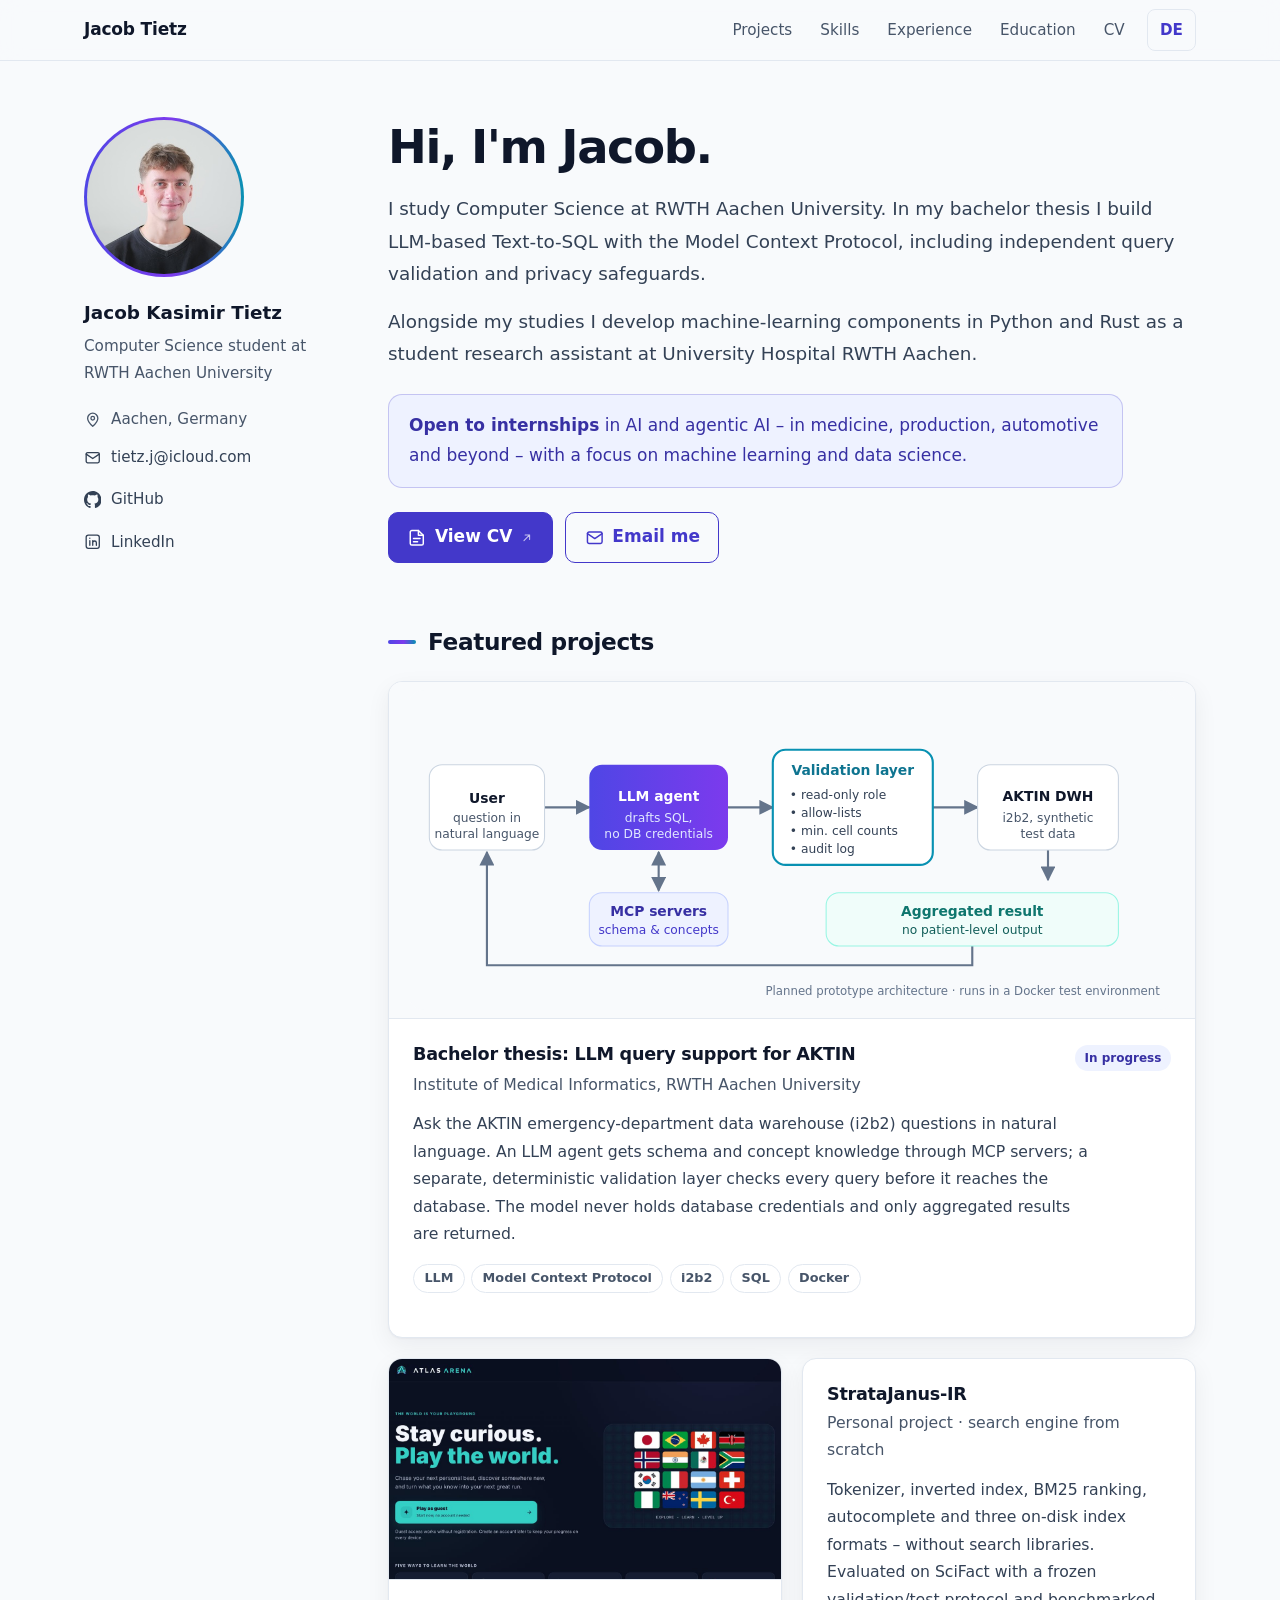
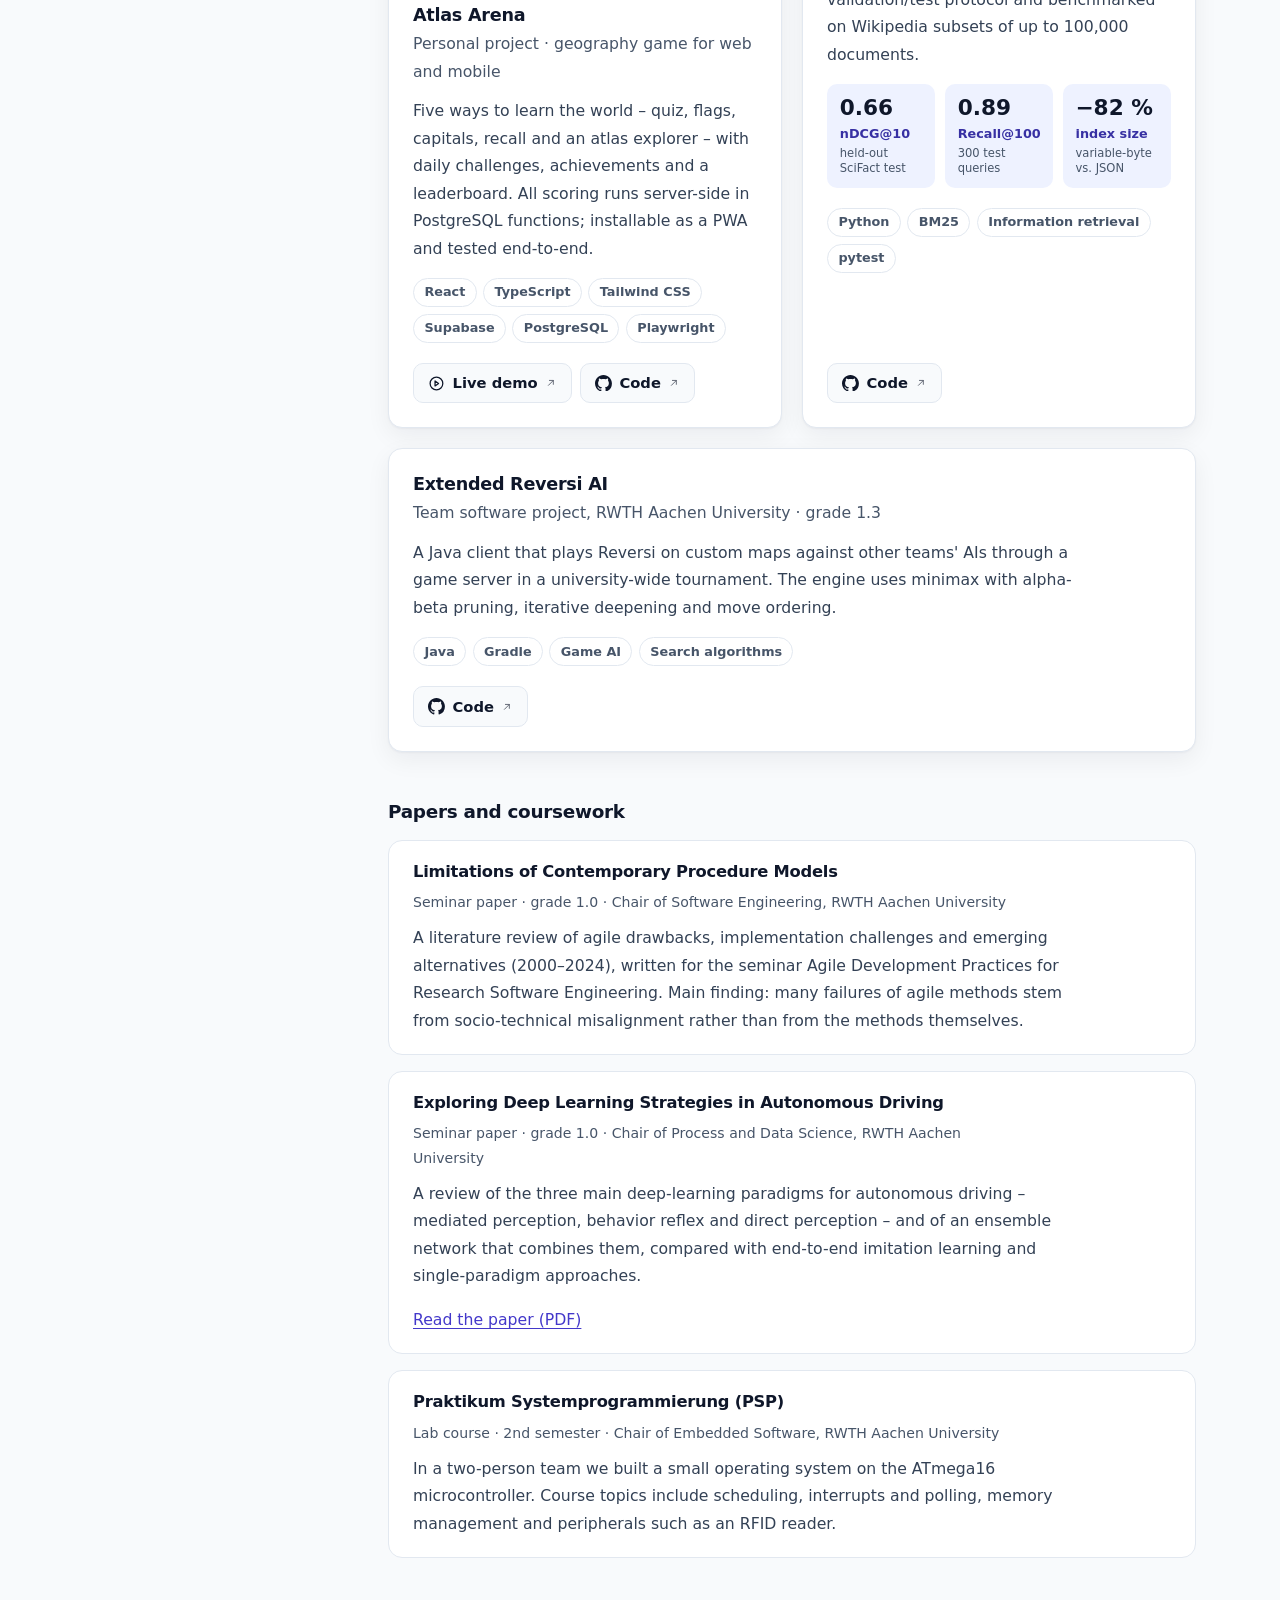
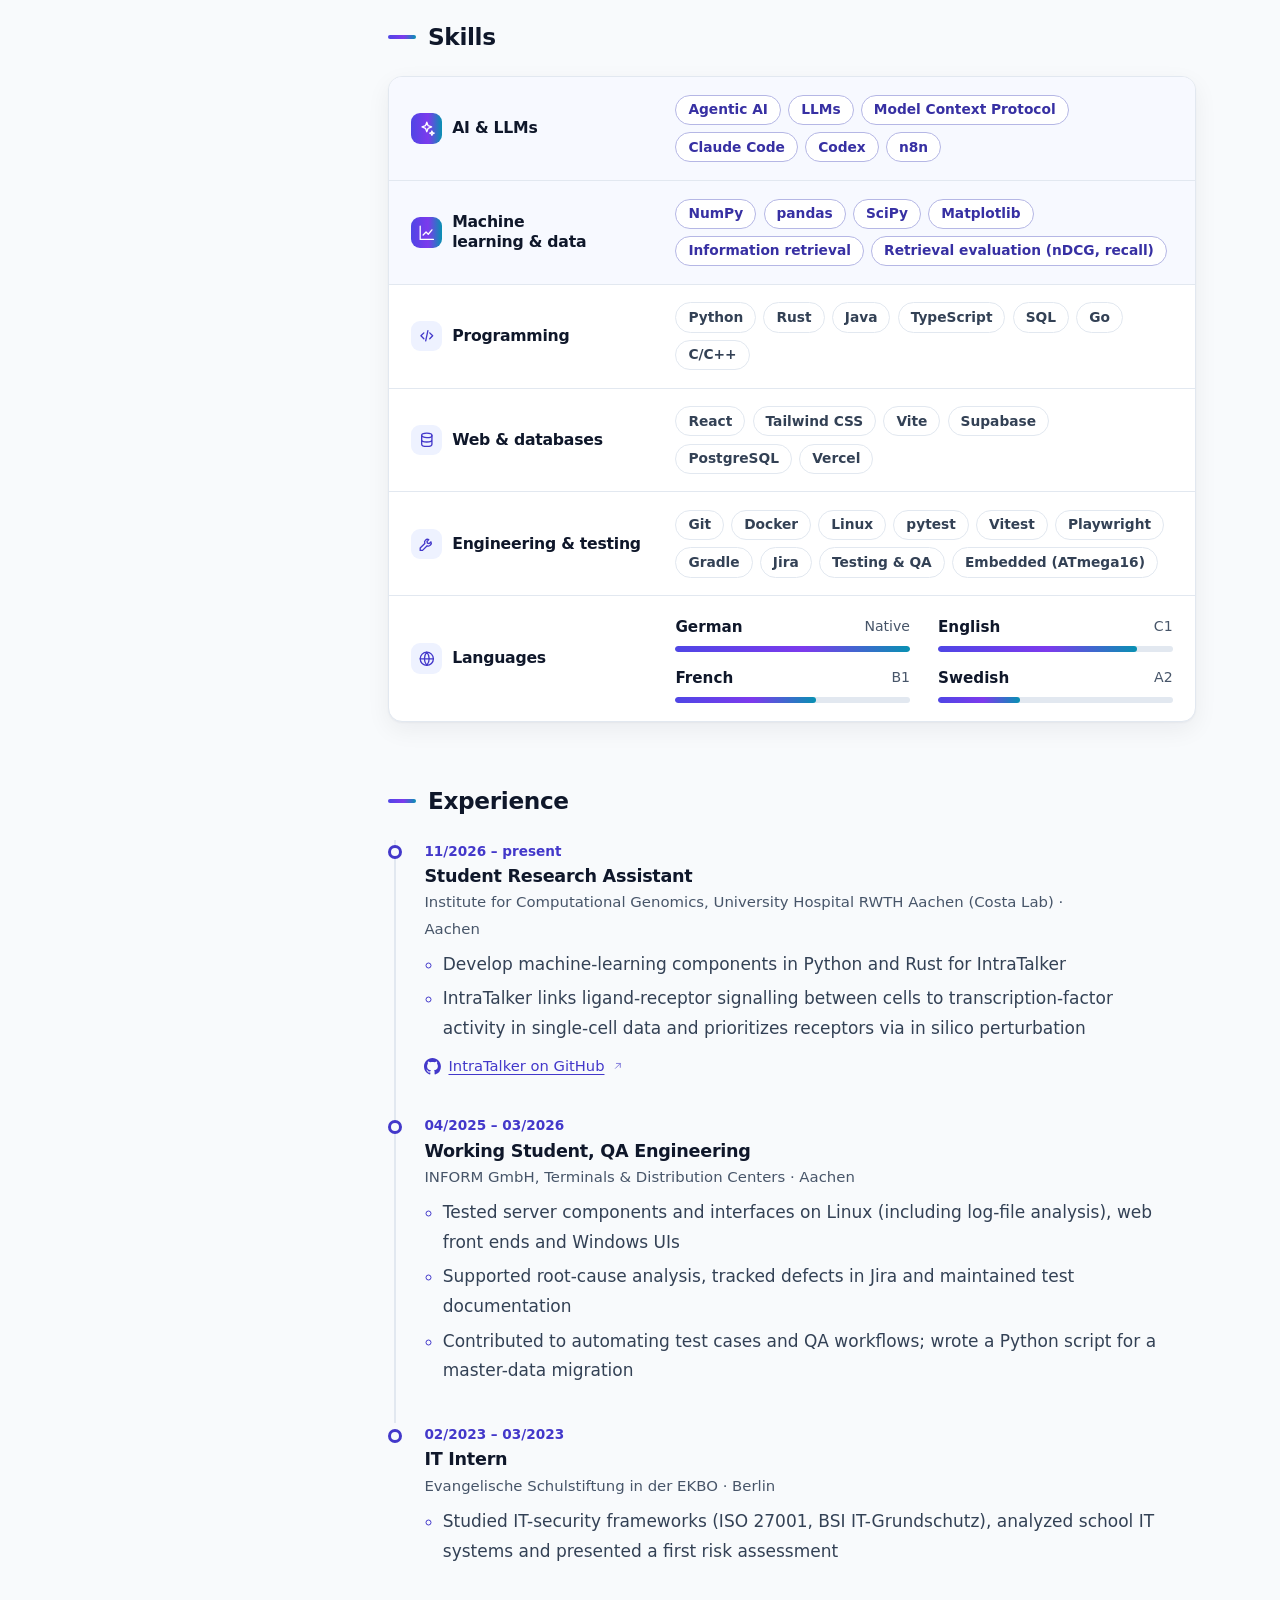
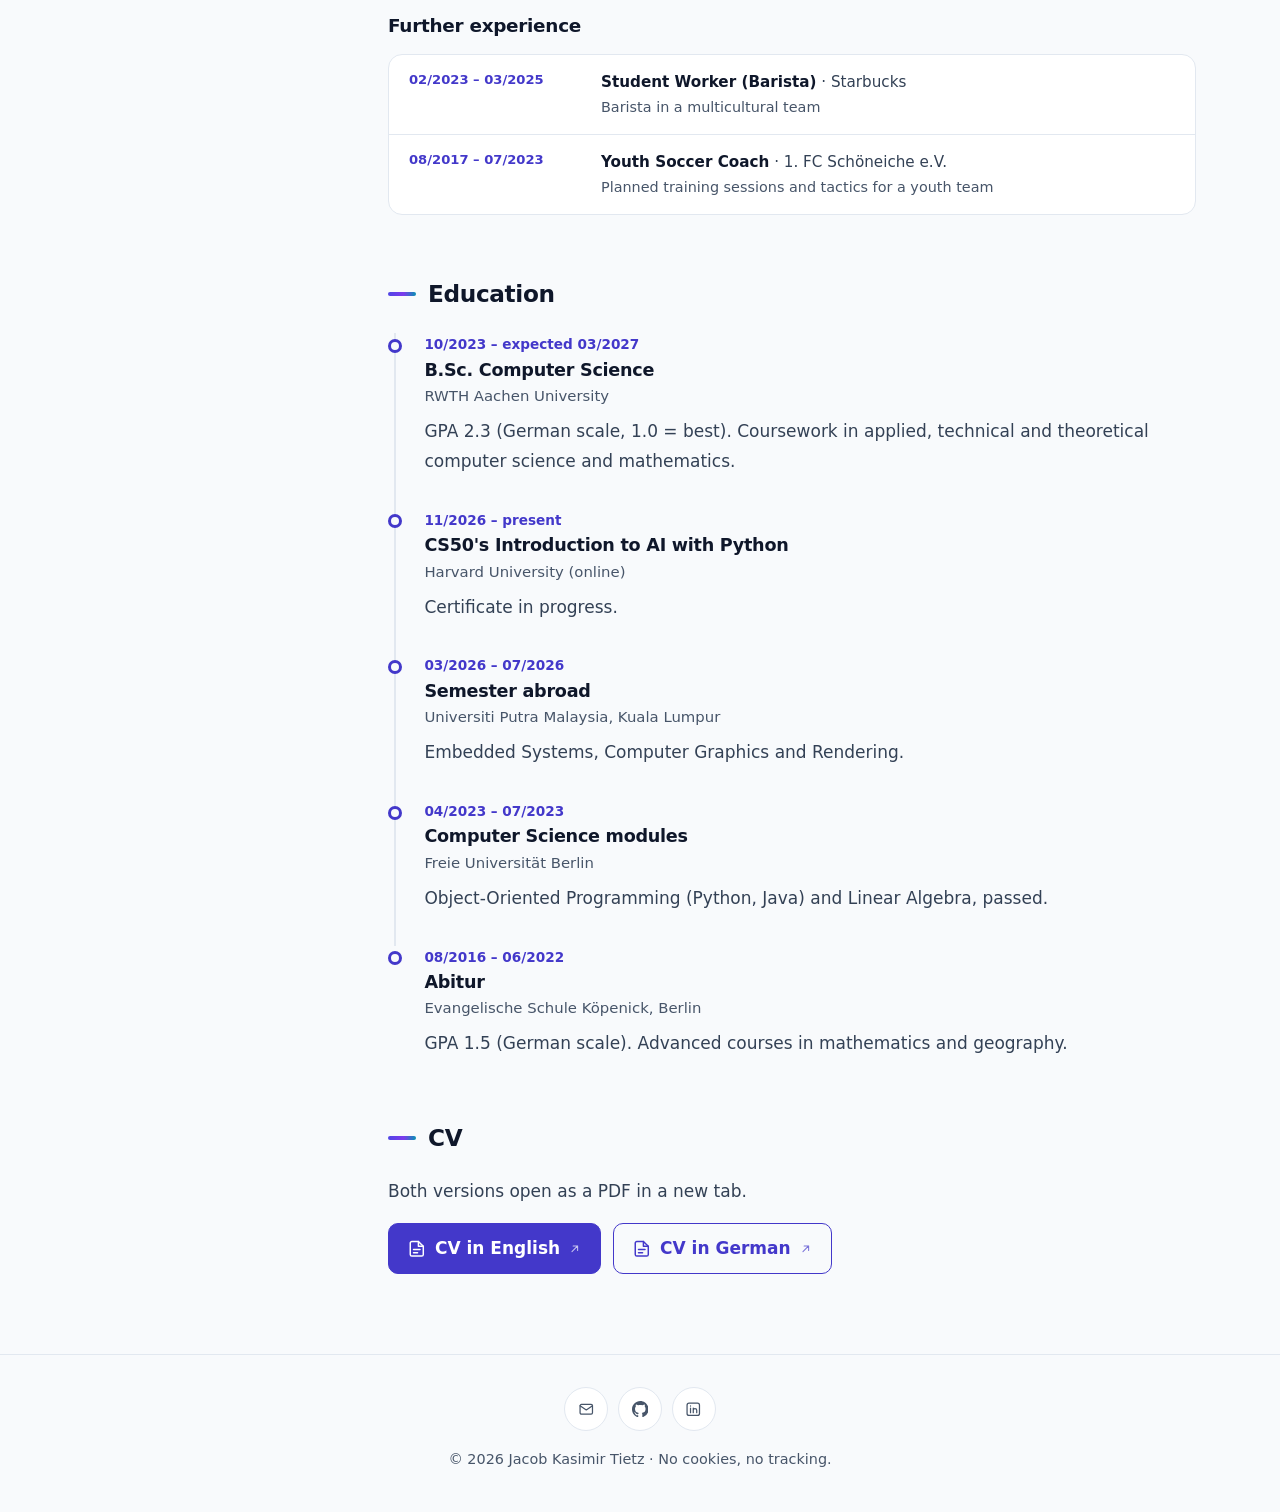
==== commit b3873d49: "Add PDF link for autonomous driving seminar paper" ====
--- a/index.html
+++ b/index.html
@@ -125,6 +125,7 @@
             <h4>Exploring Deep Learning Strategies in Autonomous Driving</h4>
             <p class="meta">Seminar paper · grade 1.0 · Chair of Process and Data Science, RWTH Aachen University</p>
             <p>A review of the three main deep-learning paradigms for autonomous driving – mediated perception, behavior reflex and direct perception – and of an ensemble network that combines them, compared with end-to-end imitation learning and single-paradigm approaches.</p>
+            <p><a href="assets/Jacob_Tietz_Seminar_Paper_Autonomous_Driving.pdf" target="_blank" rel="noopener noreferrer">Read the paper (PDF)<span class="sr-only"> (opens in a new tab)</span></a></p>
           </li>
           <li>
             <h4>Praktikum Systemprogrammierung (PSP)</h4>
